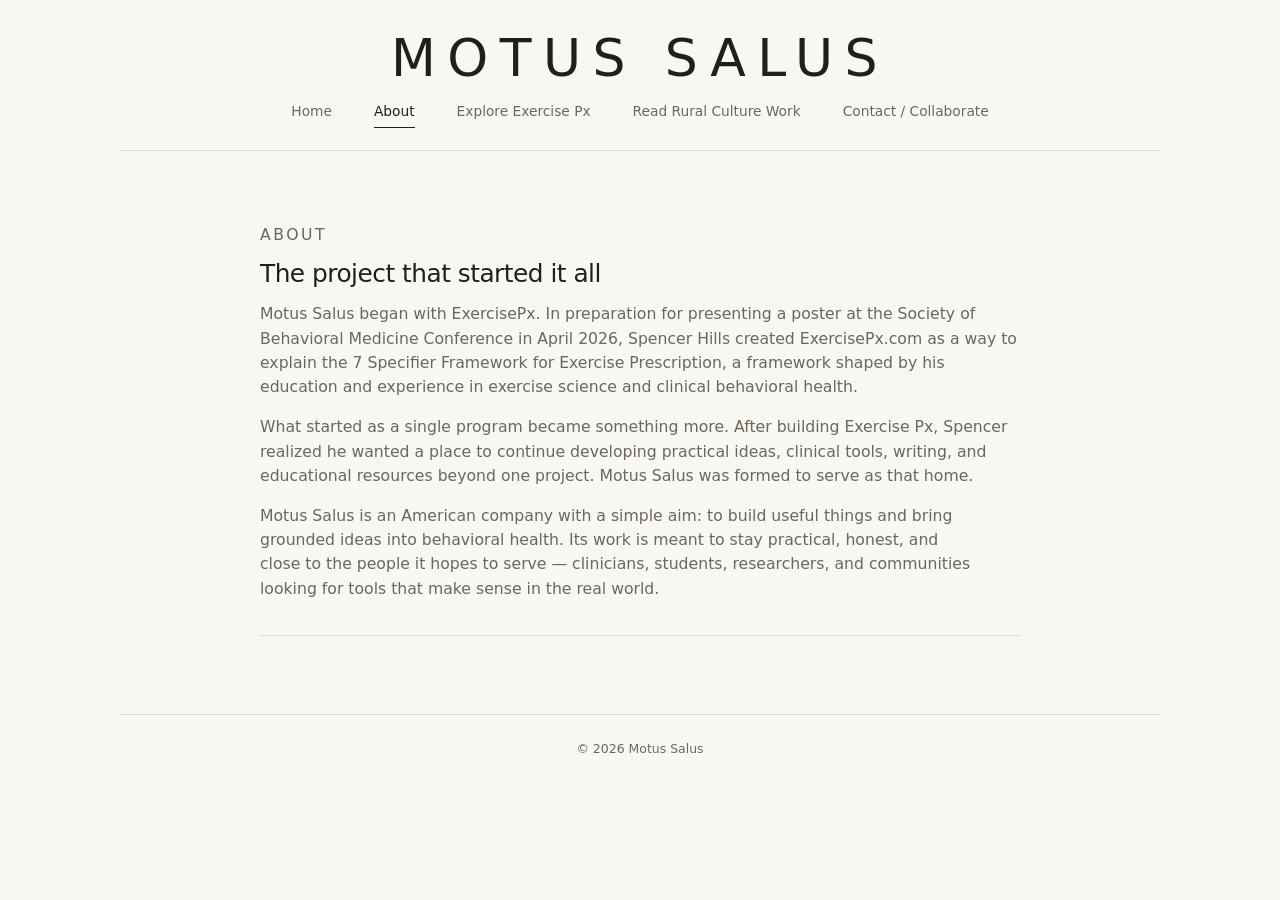
==== about.html @ d994b7ef "Update about.html" ====
<!DOCTYPE html>
<html lang="en">
<head>
  <meta charset="UTF-8" />
  <meta name="viewport" content="width=device-width, initial-scale=1.0" />
  <title>About | Motus Salus</title>
  <meta name="description" content="About Motus Salus, a professional home for work on movement, mental health, and rural care." />
  <link rel="stylesheet" href="styles.css" />
</head>
<body>
  <header class="site-header">
    <a class="brand" href="index.html" aria-label="Motus Salus home">MOTUS SALUS</a>
    <nav class="nav" aria-label="Main navigation">
      <a href="index.html">Home</a>
      <a class="active" href="about.html">About</a>
      <a href="exercise-px.html">Explore Exercise Px</a>
      <a href="rural-culture.html">Read Rural Culture Work</a>
      <a href="contact.html">Contact / Collaborate</a>
    </nav>
  </header>

  
  <main class="page narrow-page">
    <section class="page-title simple-lead about-story">
      <p class="eyebrow">About</p>
      <h1>The project that started it all</h1>
  
      <p>
        Motus Salus began with ExercisePx. In preparation for presenting a poster at the Society of Behavioral Medicine Conference in April 2026, Spencer Hills created ExercisePx.com as a way to explain the 7 Specifier Framework for Exercise Prescription, a framework shaped by his education and experience in exercise science and clinical behavioral health.      
      </p>
  
      <p>
        What started as a single program became something more. After building Exercise Px, Spencer realized he wanted a place to continue developing practical ideas, clinical tools, writing, and educational resources beyond one project. Motus Salus was formed to serve as that home.
      </p>
  
      <p>
        Motus Salus is an American company with a simple aim: to build useful things and bring grounded ideas into behavioral health. Its work is meant to stay practical, honest, and close to the people it hopes to serve — clinicians, students, researchers, and communities looking for tools that make sense in the real world.
      </p>
    </section>
  </main>

  <footer class="site-footer">
    <span>© <span id="year"></span> Motus Salus</span>
  </footer>

  <script src="script.js"></script>
</body>
</html>
---- styles.css ----
:root {
  --bg: #f8f7f2;
  --surface: #ffffff;
  --ink: #1f1f1c;
  --muted: #6b675f;
  --line: #dedad0;
  --line-soft: #ebe8df;
  --accent: #273d35;
  --accent-soft: #edf1ed;
  --max: 1040px;
  --narrow: 760px;
}

* {
  box-sizing: border-box;
}

html {
  scroll-behavior: smooth;
}

body {
  margin: 0;
  min-height: 100vh;
  background: var(--bg);
  color: var(--ink);
  font-family: Inter, ui-sans-serif, system-ui, -apple-system, BlinkMacSystemFont, "Segoe UI", sans-serif;
  line-height: 1.55;
  text-rendering: optimizeLegibility;
}

body::selection {
  background: var(--accent-soft);
}

a {
  color: inherit;
}

.site-header {
  width: min(var(--max), calc(100% - 32px));
  margin: 0 auto;
  padding: 34px 0 22px;
  border-bottom: 1px solid var(--line);
  text-align: center;
}

.brand {
  display: inline-block;
  margin-bottom: 18px;
  text-decoration: none;
  color: var(--ink);
  font-size: clamp(1.85rem, 4.2vw, 3.25rem);
  line-height: 0.95;
  letter-spacing: 0.22em;
  font-weight: 500;
}

.nav {
  display: flex;
  justify-content: center;
  align-items: center;
  gap: clamp(16px, 4vw, 42px);
  flex-wrap: wrap;
  font-size: 0.86rem;
}

.nav a {
  color: var(--muted);
  text-decoration: none;
  border-bottom: 1px solid transparent;
  padding-bottom: 4px;
  transition: color 160ms ease, border-color 160ms ease;
}

.nav a:hover,
.nav a.active {
  color: var(--ink);
  border-color: var(--ink);
}

.page {
  width: min(var(--max), calc(100% - 32px));
  margin: 0 auto;
  padding: 72px 0 78px;
}

.home-page {
  padding-top: 66px;
}

.narrow-page {
  width: min(var(--narrow), calc(100% - 32px));
}

.link-grid {
  display: grid;
  grid-template-columns: repeat(3, minmax(0, 1fr));
  gap: 1px;
  background: var(--line);
  border: 1px solid var(--line);
}

.link-card {
  min-height: 310px;
  display: flex;
  flex-direction: column;
  justify-content: space-between;
  gap: 36px;
  background: var(--bg);
  padding: 30px;
}

.eyebrow {
  margin: 0 0 12px;
  color: var(--muted);
  font-size: 0.74rem;
  text-transform: uppercase;
  letter-spacing: 0.16em;
}

h1,
h2,
p {
  margin-top: 0;
}

.link-card h1,
.page-title h1 {
  margin-bottom: 14px;
  font-size: clamp(1.18rem, 2vw, 1.55rem);
  line-height: 1.18;
  font-weight: 450;
  letter-spacing: -0.02em;
}

.link-card p,
.page-title p,
.text-block p {
  color: var(--muted);
  font-size: 0.98rem;
}

.link-card p {
  margin-bottom: 0;
}

.card-link {
  width: fit-content;
  color: var(--ink);
  font-size: 0.88rem;
  text-decoration: none;
  border-bottom: 1px solid var(--ink);
  padding-bottom: 3px;
}

.card-link:hover {
  color: var(--accent);
  border-color: var(--accent);
}

.page-title {
  padding-bottom: 34px;
  border-bottom: 1px solid var(--line);
}

.page-title p:last-child {
  max-width: 620px;
  margin-bottom: 0;
}

.content-stack {
  display: grid;
  gap: 0;
}

.text-block {
  padding: 30px 0;
  border-bottom: 1px solid var(--line-soft);
}

.text-block h2 {
  margin-bottom: 10px;
  font-size: 0.96rem;
  line-height: 1.3;
  font-weight: 520;
  letter-spacing: -0.01em;
}

.text-block p {
  max-width: 680px;
  margin-bottom: 0;
}

.button {
  display: inline-flex;
  align-items: center;
  justify-content: center;
  margin-top: 18px;
  min-height: 38px;
  padding: 0 16px;
  border: 1px solid var(--ink);
  border-radius: 999px;
  color: var(--ink);
  text-decoration: none;
  font-size: 0.88rem;
  transition: background 160ms ease, color 160ms ease, border-color 160ms ease;
}

.button:hover {
  background: var(--ink);
  color: var(--bg);
}

.note-block {
  color: var(--muted);
}

.topic-grid {
  display: grid;
  gap: 1px;
  margin-top: 34px;
  background: var(--line);
  border: 1px solid var(--line);
}

.topic-card {
  background: var(--bg);
  padding: 28px;
}

.topic-card h2 {
  margin-bottom: 10px;
  font-size: 1rem;
  line-height: 1.3;
  font-weight: 520;
  letter-spacing: -0.01em;
}

.topic-card p:last-child {
  margin-bottom: 0;
  color: var(--muted);
  font-size: 0.96rem;
}

.simple-lead p:last-child {
  max-width: 720px;
}

.form-section {
  padding-top: 34px;
}

.contact-form {
  display: grid;
  gap: 10px;
}

.contact-form label {
  color: var(--ink);
  font-size: 0.82rem;
  letter-spacing: 0.08em;
  text-transform: uppercase;
}

.contact-form input,
.contact-form textarea {
  width: 100%;
  border: 1px solid var(--line);
  border-radius: 0;
  background: var(--surface);
  color: var(--ink);
  font: inherit;
  font-size: 0.96rem;
  padding: 12px 14px;
}

.contact-form input:focus,
.contact-form textarea:focus {
  outline: 1px solid var(--ink);
  outline-offset: 0;
}

.contact-form textarea {
  resize: vertical;
  min-height: 160px;
}

.form-note {
  max-width: 680px;
  margin: 8px 0 0;
  color: var(--muted);
  font-size: 0.88rem;
}

.contact-form .button {
  width: fit-content;
  cursor: pointer;
  background: transparent;
}

.contact-form .button:hover {
  background: var(--ink);
  color: var(--bg);
}

.site-footer {
  width: min(var(--max), calc(100% - 32px));
  margin: 0 auto;
  padding: 24px 0 34px;
  border-top: 1px solid var(--line);
  color: var(--muted);
  font-size: 0.78rem;
  text-align: center;
}

@media (max-width: 820px) {
  .site-header {
    padding-top: 28px;
  }

  .nav {
    gap: 12px 22px;
  }

  .page,
  .home-page {
    padding-top: 42px;
    padding-bottom: 54px;
  }

  .link-grid {
    grid-template-columns: 1fr;
  }

  .link-card {
    min-height: auto;
    padding: 26px 22px;
  }
}

.project-page {
  padding-top: 64px;
}

.project-intro {
  display: grid;
  grid-template-columns: minmax(0, 0.9fr) minmax(320px, 1.1fr);
  gap: clamp(36px, 7vw, 84px);
  align-items: center;
}

.project-copy {
  max-width: 560px;
}

.project-copy h1 {
  margin-bottom: 16px;
  font-size: clamp(1.2rem, 2vw, 1.55rem);
  line-height: 1.18;
  font-weight: 450;
  letter-spacing: -0.02em;
}

.project-copy p:not(.eyebrow) {
  margin-bottom: 0;
  color: var(--muted);
  font-size: 0.98rem;
}

.project-figure {
  margin: 0;
}

.project-figure img {
  display: block;
  width: 100%;
  height: auto;
}

@media (max-width: 900px) {
  .project-page {
    padding-top: 42px;
  }

  .project-intro {
    grid-template-columns: 1fr;
    gap: 34px;
  }

  .project-copy {
    max-width: 680px;
  }
}
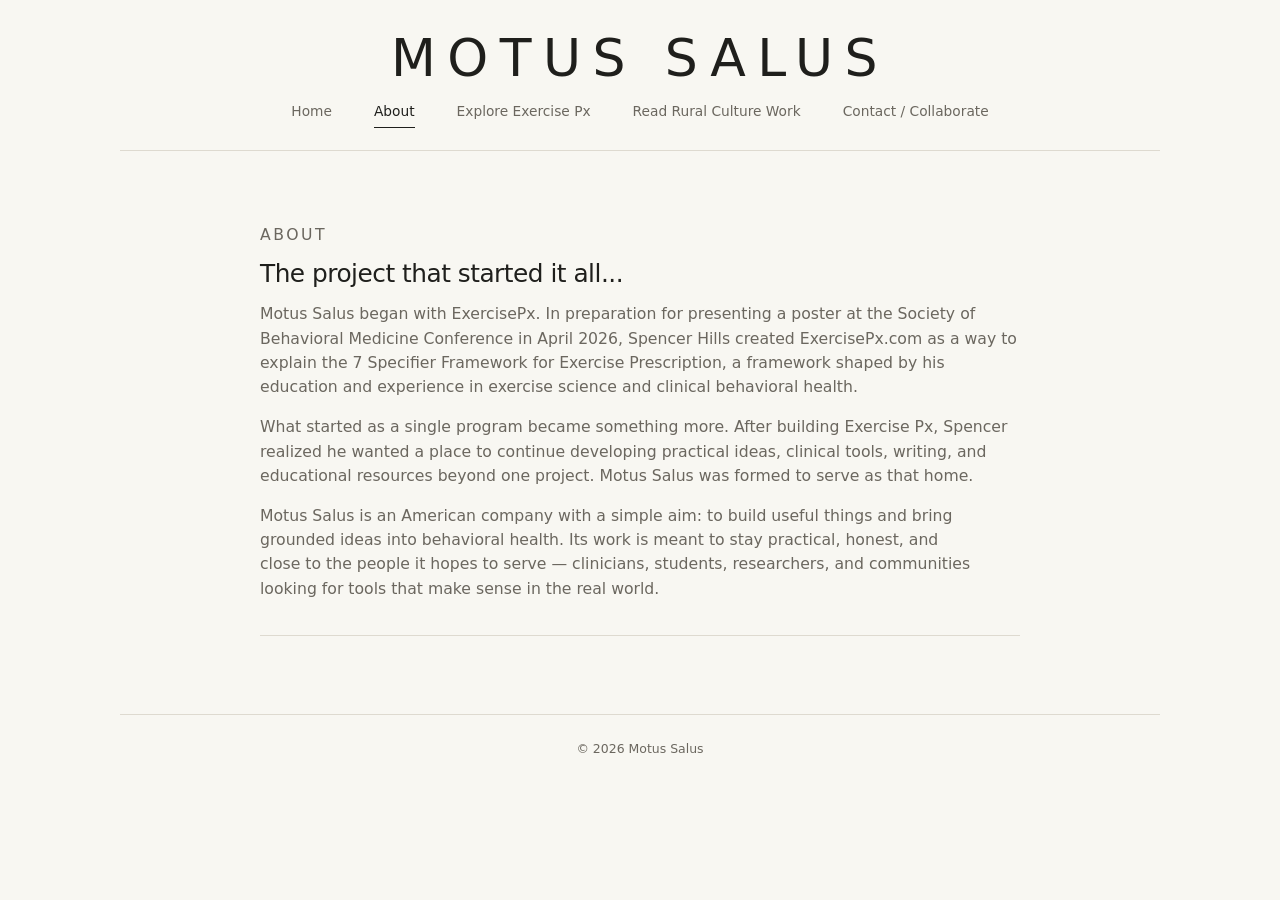
==== commit 10a1ba90: "Update about.html" ====
--- a/about.html
+++ b/about.html
@@ -23,7 +23,7 @@
   <main class="page narrow-page">
     <section class="page-title simple-lead about-story">
       <p class="eyebrow">About</p>
-      <h1>The project that started it all</h1>
+      <h1>The project that started it all...</h1>
   
       <p>
         Motus Salus began with ExercisePx. In preparation for presenting a poster at the Society of Behavioral Medicine Conference in April 2026, Spencer Hills created ExercisePx.com as a way to explain the 7 Specifier Framework for Exercise Prescription, a framework shaped by his education and experience in exercise science and clinical behavioral health.      
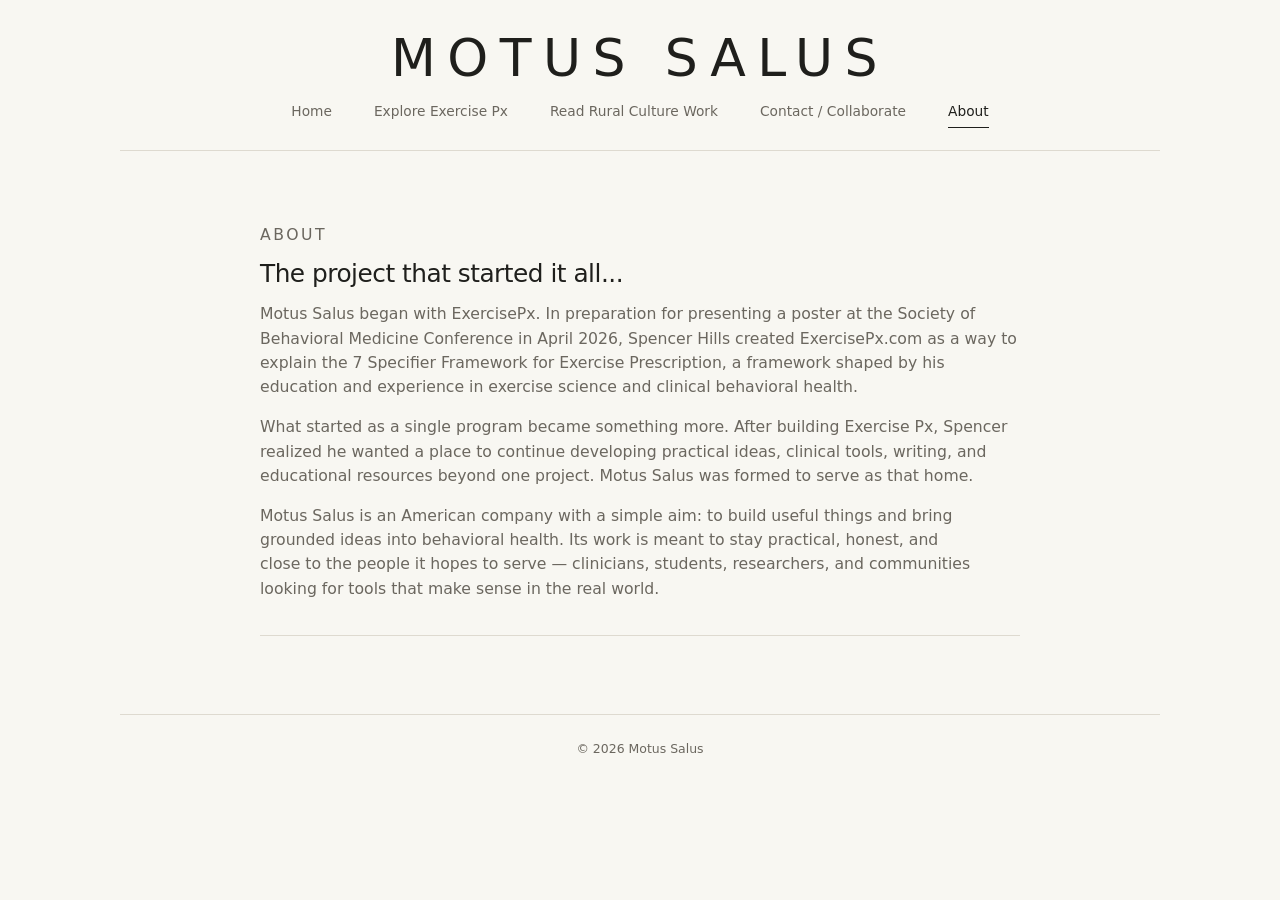
==== commit ad5b77e9: "Update about.html" ====
--- a/about.html
+++ b/about.html
@@ -12,10 +12,10 @@
     <a class="brand" href="index.html" aria-label="Motus Salus home">MOTUS SALUS</a>
     <nav class="nav" aria-label="Main navigation">
       <a href="index.html">Home</a>
-      <a class="active" href="about.html">About</a>
       <a href="exercise-px.html">Explore Exercise Px</a>
       <a href="rural-culture.html">Read Rural Culture Work</a>
       <a href="contact.html">Contact / Collaborate</a>
+      <a class="active" href="about.html">About</a>
     </nav>
   </header>
 
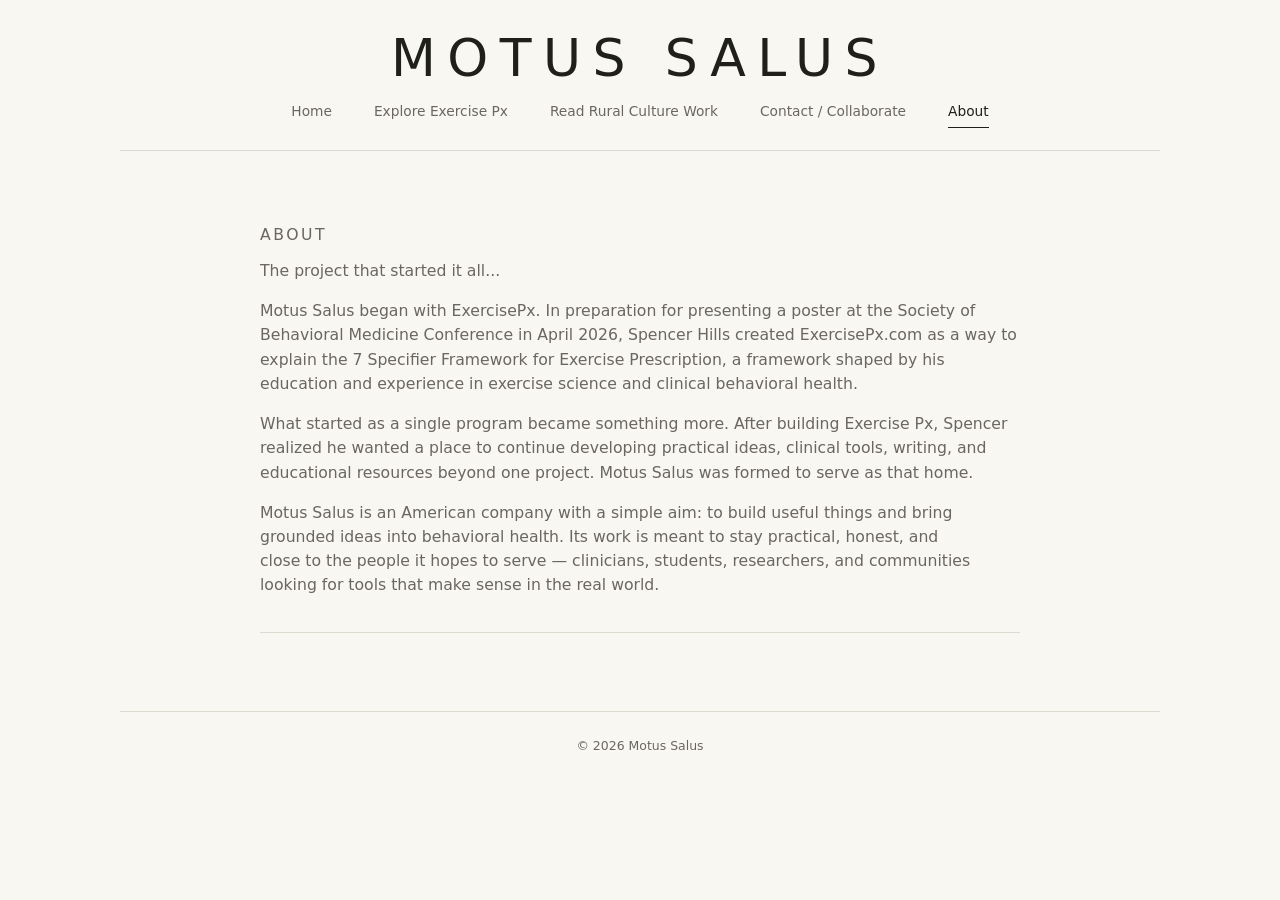
==== commit ad53accb: "Update about.html" ====
--- a/about.html
+++ b/about.html
@@ -23,7 +23,10 @@
   <main class="page narrow-page">
     <section class="page-title simple-lead about-story">
       <p class="eyebrow">About</p>
-      <h1>The project that started it all...</h1>
+    
+      <p class="about-opening">
+        The project that started it all...
+      </p>
   
       <p>
         Motus Salus began with ExercisePx. In preparation for presenting a poster at the Society of Behavioral Medicine Conference in April 2026, Spencer Hills created ExercisePx.com as a way to explain the 7 Specifier Framework for Exercise Prescription, a framework shaped by his education and experience in exercise science and clinical behavioral health.      
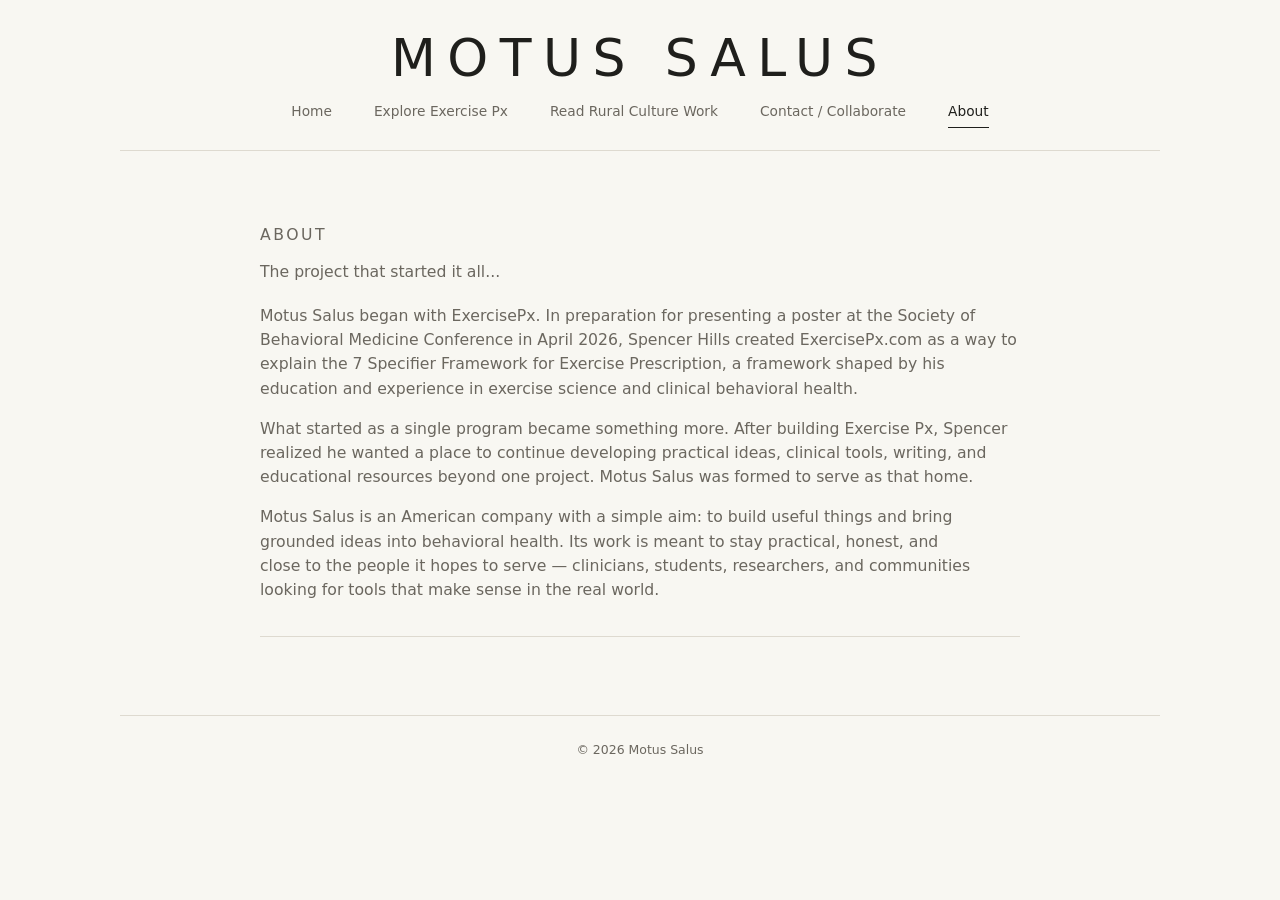
==== commit b6c2ccb7: "Update about.html" ====
--- a/about.html
+++ b/about.html
@@ -5,6 +5,7 @@
   <meta name="viewport" content="width=device-width, initial-scale=1.0" />
   <title>About | Motus Salus</title>
   <meta name="description" content="About Motus Salus, a professional home for work on movement, mental health, and rural care." />
+  <link rel="icon" href="assets/favicon.svg" type="image/svg+xml" />
   <link rel="stylesheet" href="styles.css" />
 </head>
 <body>
--- a/styles.css
+++ b/styles.css
@@ -392,3 +392,10 @@
     max-width: 680px;
   }
 }
+.about-opening {
+  margin-bottom: 18px;
+  color: var(--ink);
+  font-size: 1rem;
+  line-height: 1.7;
+  font-weight: 500;
+}
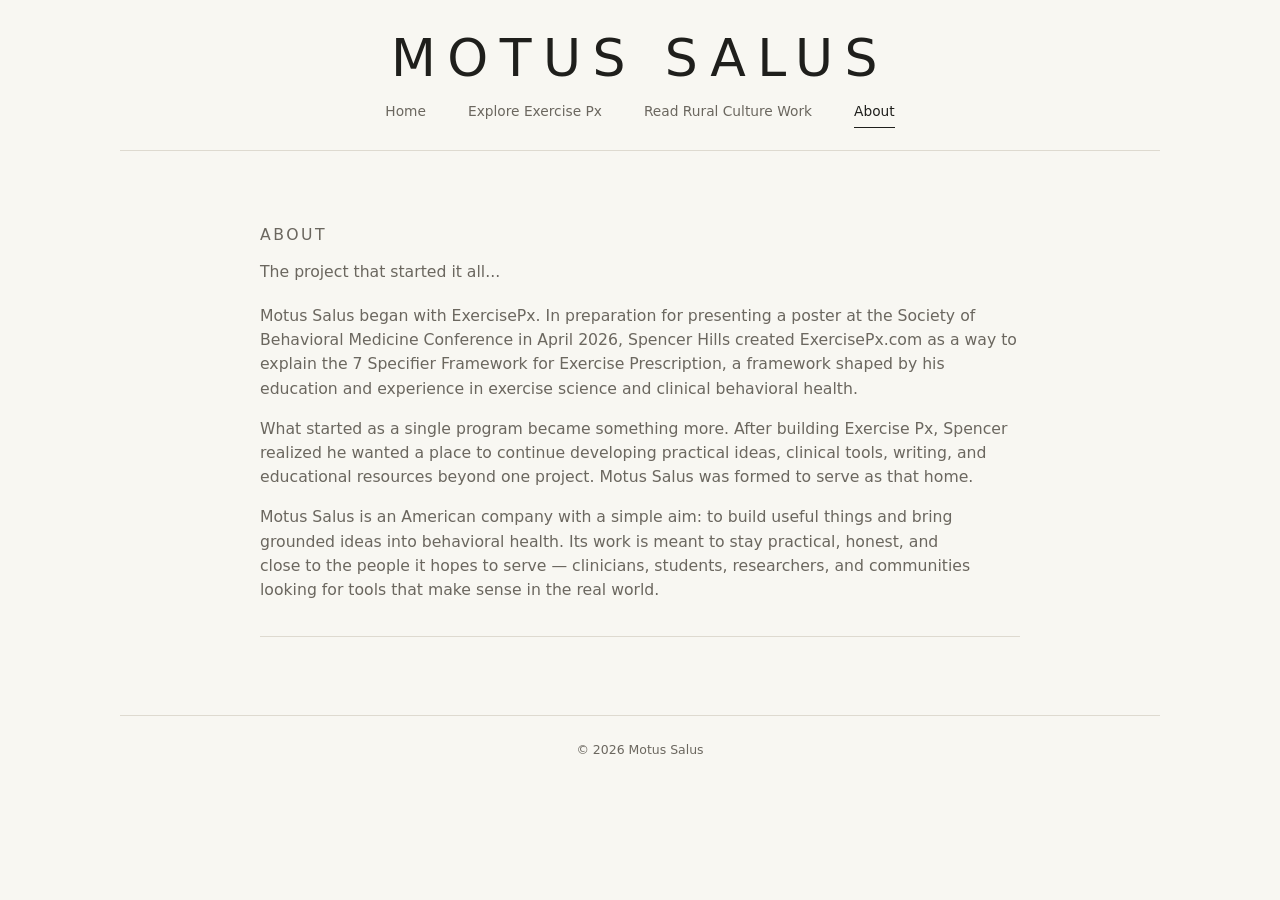
==== commit d72ac046: "Update about.html" ====
--- a/about.html
+++ b/about.html
@@ -15,7 +15,6 @@
       <a href="index.html">Home</a>
       <a href="exercise-px.html">Explore Exercise Px</a>
       <a href="rural-culture.html">Read Rural Culture Work</a>
-      <a href="contact.html">Contact / Collaborate</a>
       <a class="active" href="about.html">About</a>
     </nav>
   </header>
--- a/styles.css
+++ b/styles.css
@@ -399,3 +399,121 @@
   line-height: 1.7;
   font-weight: 500;
 }
+
+.home-intro,
+.research-section {
+  max-width: var(--narrow);
+  margin-inline: auto;
+}
+
+.home-intro {
+  padding-bottom: 42px;
+  border-bottom: 1px solid var(--line);
+}
+
+.home-intro h1,
+.research-section h2 {
+  font-family: Georgia, serif;
+  font-weight: 400;
+  line-height: 1.12;
+  letter-spacing: -0.025em;
+}
+
+.home-intro h1 {
+  margin-bottom: 20px;
+  font-size: clamp(2.1rem, 5vw, 3.4rem);
+}
+
+.home-intro p,
+.research-topic p {
+  color: var(--muted);
+  line-height: 1.7;
+}
+
+.home-intro p {
+  margin-bottom: 0;
+  font-size: 1.08rem;
+}
+
+.research-section {
+  padding-top: 38px;
+}
+
+.research-section h2 {
+  margin-bottom: 0;
+  font-size: clamp(1.85rem, 4vw, 2.65rem);
+}
+
+.research-topic {
+  padding: 26px 0;
+  border-bottom: 1px solid var(--line-soft);
+}
+
+.research-topic h3 {
+  margin: 0 0 10px;
+  font-size: 1.12rem;
+  font-weight: 550;
+}
+
+.research-topic p:last-child {
+  margin-bottom: 0;
+}
+
+.research-topic .card-link {
+  display: inline-block;
+}
+
+.home-with-photo {
+  display: grid;
+  grid-template-columns: minmax(0, 1fr) minmax(0, 220px);
+  gap: clamp(24px, 5vw, 44px);
+  align-items: start;
+}
+
+.home-photo {
+  display: block;
+  width: 100%;
+  height: auto;
+  border-radius: 4px;
+}
+
+@media (max-width: 560px) {
+  .home-with-photo {
+    grid-template-columns: 1fr;
+  }
+
+  .home-photo {
+    width: min(100%, 300px);
+  }
+}
+
+.rural-intro {
+  align-items: start;
+}
+
+.rural-intro .project-figure img {
+  width: 80%;
+  margin-inline: auto;
+}
+
+.rural-intro .project-copy p + p {
+  margin-top: 16px;
+}
+
+.rural-lenses {
+  margin-top: 44px;
+  padding-top: 30px;
+  border-top: 1px solid var(--line);
+}
+
+.rural-lenses > p {
+  max-width: 680px;
+  color: var(--muted);
+}
+
+.rural-lenses .topic-card h3 {
+  margin: 0 0 10px;
+  font-size: 1rem;
+  font-weight: 550;
+}
+
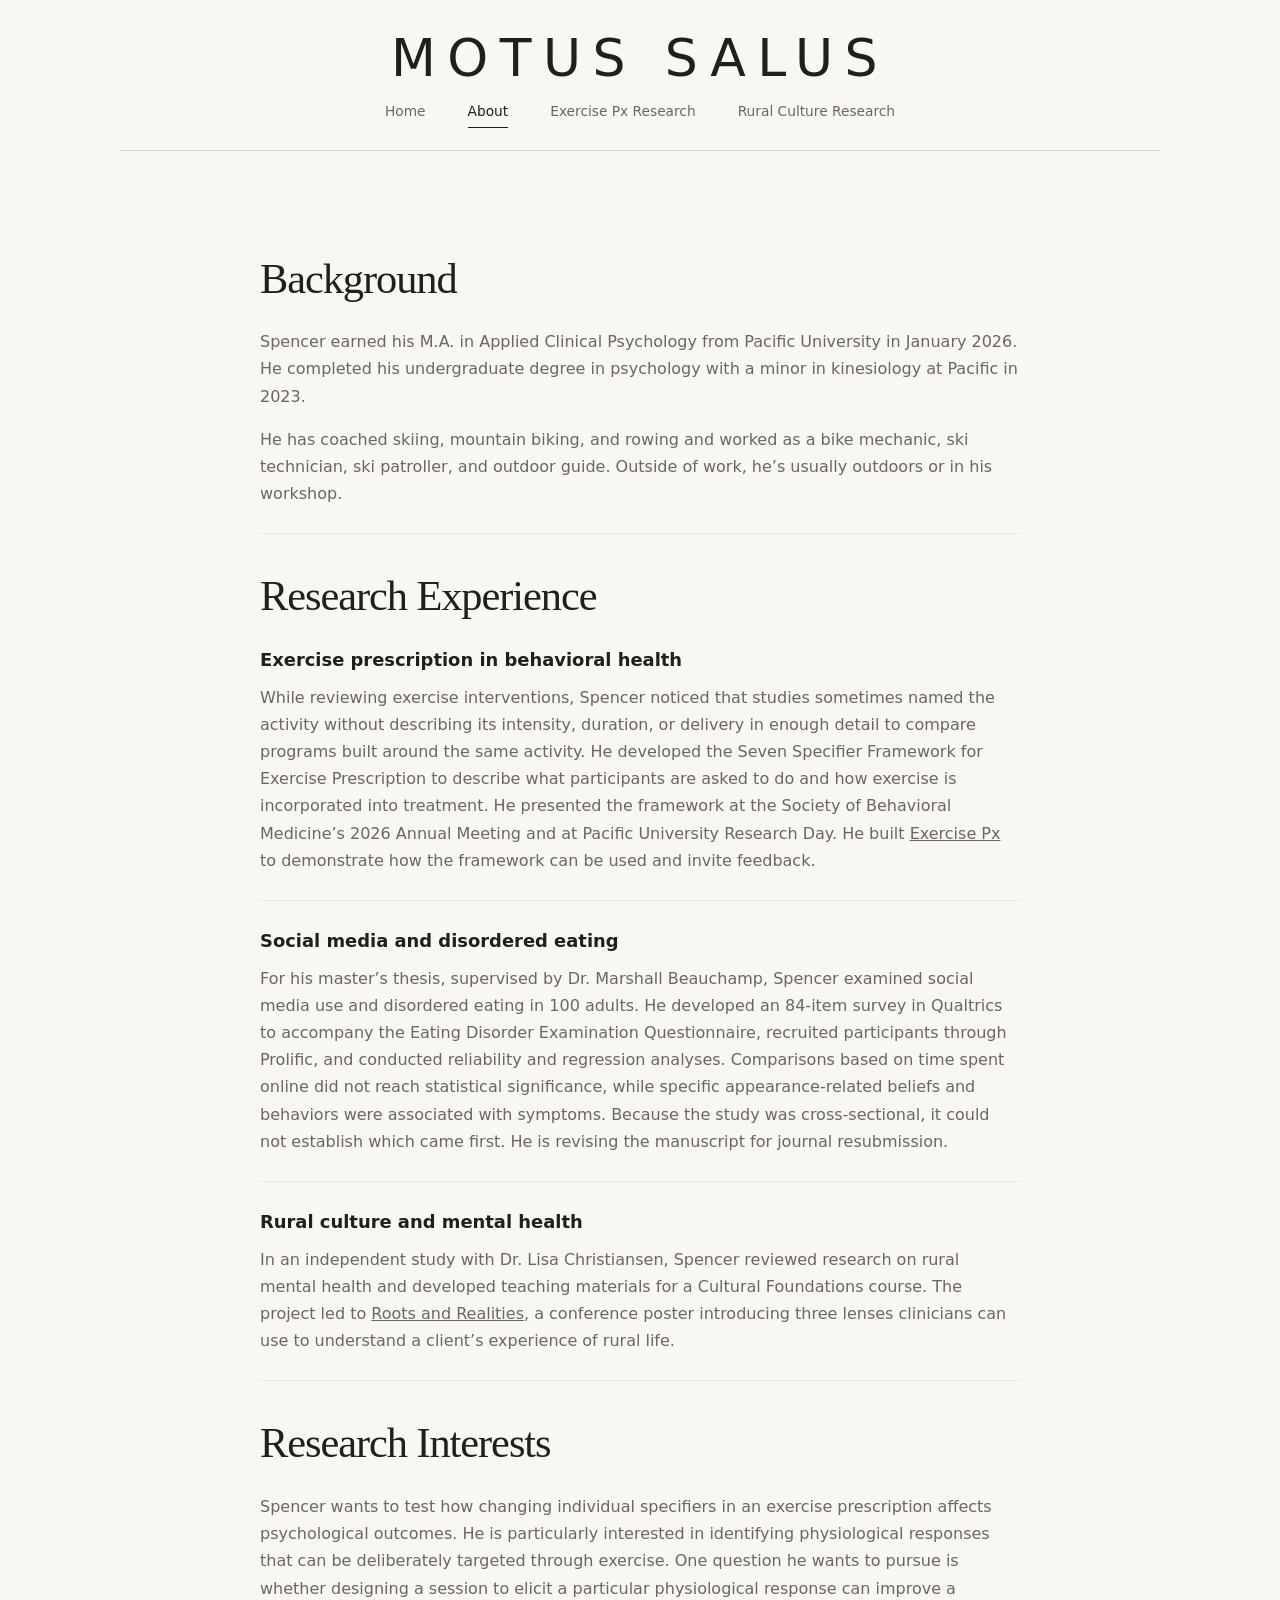
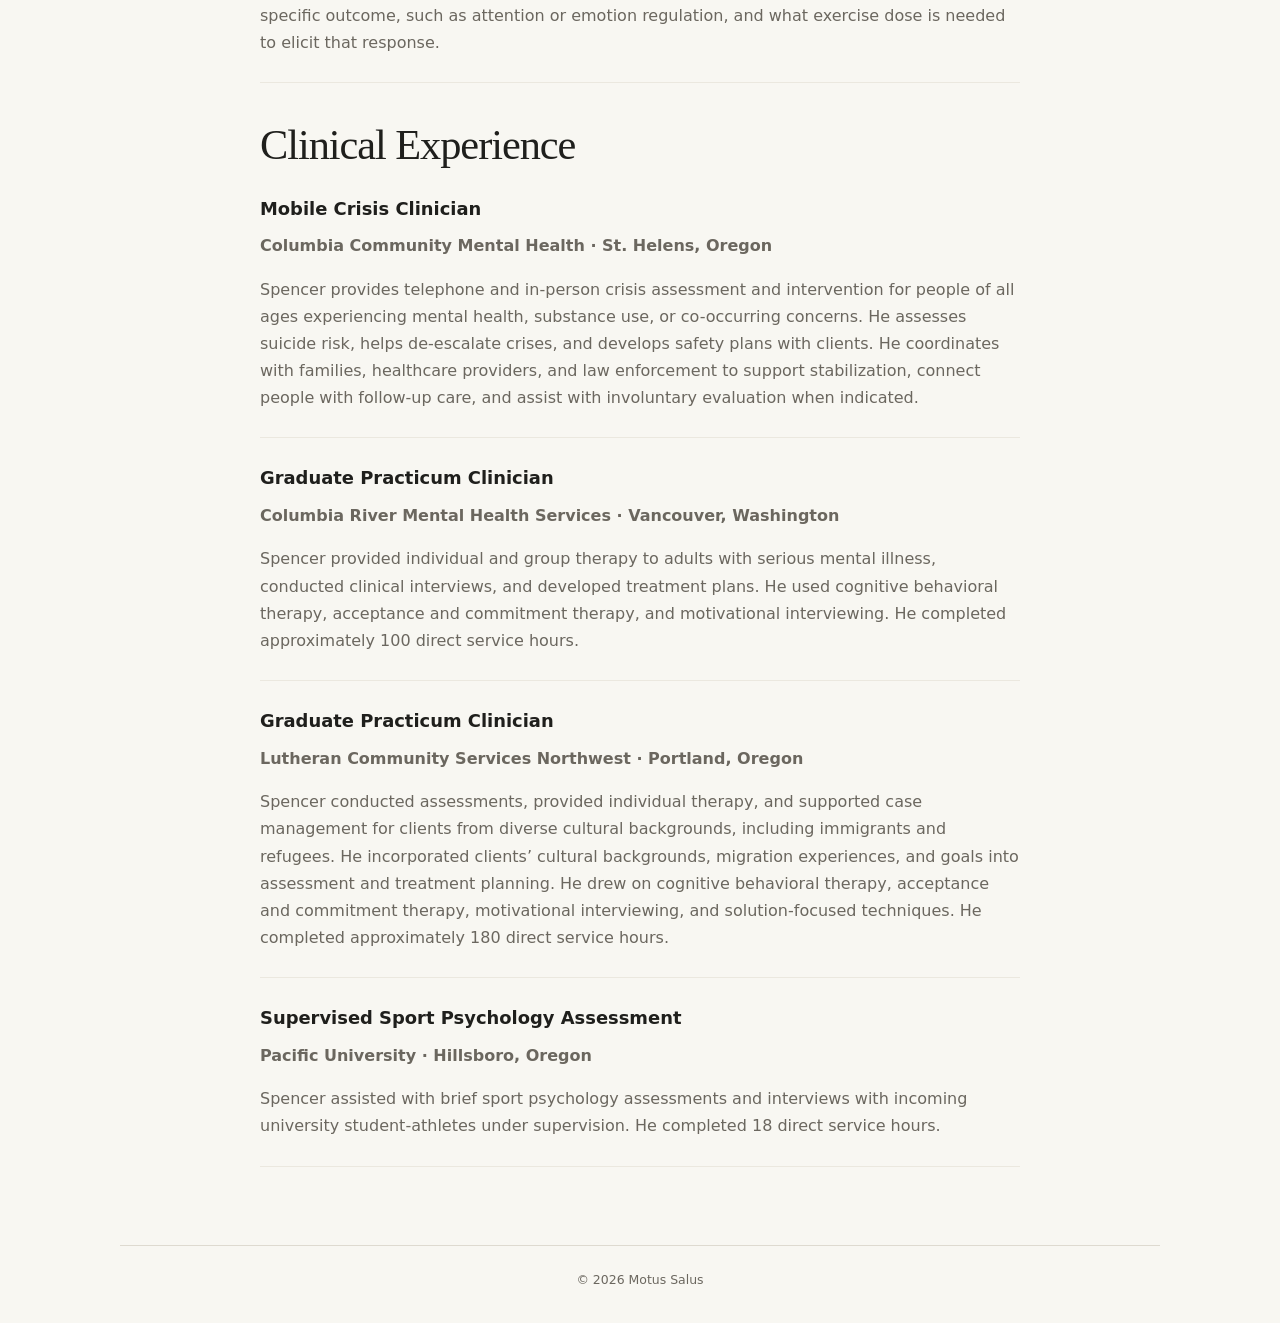
==== commit 90dd685c: "Add files via upload" ====
--- a/about.html
+++ b/about.html
@@ -4,7 +4,7 @@
   <meta charset="UTF-8" />
   <meta name="viewport" content="width=device-width, initial-scale=1.0" />
   <title>About | Motus Salus</title>
-  <meta name="description" content="About Motus Salus, a professional home for work on movement, mental health, and rural care." />
+  <meta name="description" content="Spencer Hills’s background, research interests, and clinical experience." />
   <link rel="icon" href="assets/favicon.svg" type="image/svg+xml" />
   <link rel="stylesheet" href="styles.css" />
 </head>
@@ -13,32 +13,83 @@
     <a class="brand" href="index.html" aria-label="Motus Salus home">MOTUS SALUS</a>
     <nav class="nav" aria-label="Main navigation">
       <a href="index.html">Home</a>
-      <a href="exercise-px.html">Explore Exercise Px</a>
-      <a href="rural-culture.html">Read Rural Culture Work</a>
-      <a class="active" href="about.html">About</a>
+      <a class="active" aria-current="page" href="about.html">About</a>
+      <a href="exercise-px.html">Exercise Px Research</a>
+      <a href="rural-culture.html">Rural Culture Research</a>
     </nav>
   </header>
 
   
-  <main class="page narrow-page">
-    <section class="page-title simple-lead about-story">
-      <p class="eyebrow">About</p>
-    
-      <p class="about-opening">
-        The project that started it all...
-      </p>
-  
-      <p>
-        Motus Salus began with ExercisePx. In preparation for presenting a poster at the Society of Behavioral Medicine Conference in April 2026, Spencer Hills created ExercisePx.com as a way to explain the 7 Specifier Framework for Exercise Prescription, a framework shaped by his education and experience in exercise science and clinical behavioral health.      
-      </p>
-  
-      <p>
-        What started as a single program became something more. After building Exercise Px, Spencer realized he wanted a place to continue developing practical ideas, clinical tools, writing, and educational resources beyond one project. Motus Salus was formed to serve as that home.
-      </p>
-  
-      <p>
-        Motus Salus is an American company with a simple aim: to build useful things and bring grounded ideas into behavioral health. Its work is meant to stay practical, honest, and close to the people it hopes to serve — clinicians, students, researchers, and communities looking for tools that make sense in the real world.
-      </p>
+  <main class="page home-page">
+    <section class="research-section" aria-labelledby="background-title">
+      <h2 id="background-title">Background</h2>
+      <div class="research-topic">
+        <p>
+          Spencer earned his M.A. in Applied Clinical Psychology from Pacific University in January 2026. He completed his undergraduate degree in psychology with a minor in kinesiology at Pacific in 2023.
+        </p>
+        <p>
+          He has coached skiing, mountain biking, and rowing and worked as a bike mechanic, ski technician, ski patroller, and outdoor guide. Outside of work, he’s usually outdoors or in his workshop.
+        </p>
+      </div>
+    </section>
+
+    <section class="research-section" aria-labelledby="experience-title">
+      <h2 id="experience-title">Research Experience</h2>
+      <div class="research-topic">
+        <h3>Exercise prescription in behavioral health</h3>
+        <p>
+          While reviewing exercise interventions, Spencer noticed that studies sometimes named the activity without describing its intensity, duration, or delivery in enough detail to compare programs built around the same activity. He developed the Seven Specifier Framework for Exercise Prescription to describe what participants are asked to do and how exercise is incorporated into treatment. He presented the framework at the Society of Behavioral Medicine’s 2026 Annual Meeting and at Pacific University Research Day. He built <a href="https://exercisepx.com/">Exercise Px</a> to demonstrate how the framework can be used and invite feedback.
+        </p>
+      </div>
+      <div class="research-topic">
+        <h3>Social media and disordered eating</h3>
+        <p>
+          For his master’s thesis, supervised by Dr. Marshall Beauchamp, Spencer examined social media use and disordered eating in 100 adults. He developed an 84-item survey in Qualtrics to accompany the Eating Disorder Examination Questionnaire, recruited participants through Prolific, and conducted reliability and regression analyses. Comparisons based on time spent online did not reach statistical significance, while specific appearance-related beliefs and behaviors were associated with symptoms. Because the study was cross-sectional, it could not establish which came first. He is revising the manuscript for journal resubmission.
+        </p>
+      </div>
+      <div class="research-topic">
+        <h3>Rural culture and mental health</h3>
+        <p>
+          In an independent study with Dr. Lisa Christiansen, Spencer reviewed research on rural mental health and developed teaching materials for a Cultural Foundations course. The project led to <a href="rural-culture.html">Roots and Realities</a>, a conference poster introducing three lenses clinicians can use to understand a client’s experience of rural life.
+        </p>
+      </div>
+    </section>
+
+    <section class="research-section" aria-labelledby="research-title">
+      <h2 id="research-title">Research Interests</h2>
+      <div class="research-topic">
+        <p>
+          Spencer wants to test how changing individual specifiers in an exercise prescription affects psychological outcomes. He is particularly interested in identifying physiological responses that can be deliberately targeted through exercise. One question he wants to pursue is whether designing a session to elicit a particular physiological response can improve a specific outcome, such as attention or emotion regulation, and what exercise dose is needed to elicit that response.
+        </p>
+      </div>
+    </section>
+
+    <section class="research-section" aria-labelledby="clinical-title">
+      <h2 id="clinical-title">Clinical Experience</h2>
+
+      <article class="research-topic">
+        <h3>Mobile Crisis Clinician</h3>
+        <p><strong>Columbia Community Mental Health · St. Helens, Oregon</strong></p>
+        <p>Spencer provides telephone and in-person crisis assessment and intervention for people of all ages experiencing mental health, substance use, or co-occurring concerns. He assesses suicide risk, helps de-escalate crises, and develops safety plans with clients. He coordinates with families, healthcare providers, and law enforcement to support stabilization, connect people with follow-up care, and assist with involuntary evaluation when indicated.</p>
+      </article>
+
+      <article class="research-topic">
+        <h3>Graduate Practicum Clinician</h3>
+        <p><strong>Columbia River Mental Health Services · Vancouver, Washington</strong></p>
+        <p>Spencer provided individual and group therapy to adults with serious mental illness, conducted clinical interviews, and developed treatment plans. He used cognitive behavioral therapy, acceptance and commitment therapy, and motivational interviewing. He completed approximately 100 direct service hours.</p>
+      </article>
+
+      <article class="research-topic">
+        <h3>Graduate Practicum Clinician</h3>
+        <p><strong>Lutheran Community Services Northwest · Portland, Oregon</strong></p>
+        <p>Spencer conducted assessments, provided individual therapy, and supported case management for clients from diverse cultural backgrounds, including immigrants and refugees. He incorporated clients’ cultural backgrounds, migration experiences, and goals into assessment and treatment planning. He drew on cognitive behavioral therapy, acceptance and commitment therapy, motivational interviewing, and solution-focused techniques. He completed approximately 180 direct service hours.</p>
+      </article>
+
+      <article class="research-topic">
+        <h3>Supervised Sport Psychology Assessment</h3>
+        <p><strong>Pacific University · Hillsboro, Oregon</strong></p>
+        <p>Spencer assisted with brief sport psychology assessments and interviews with incoming university student-athletes under supervision. He completed 18 direct service hours.</p>
+      </article>
     </section>
   </main>
 
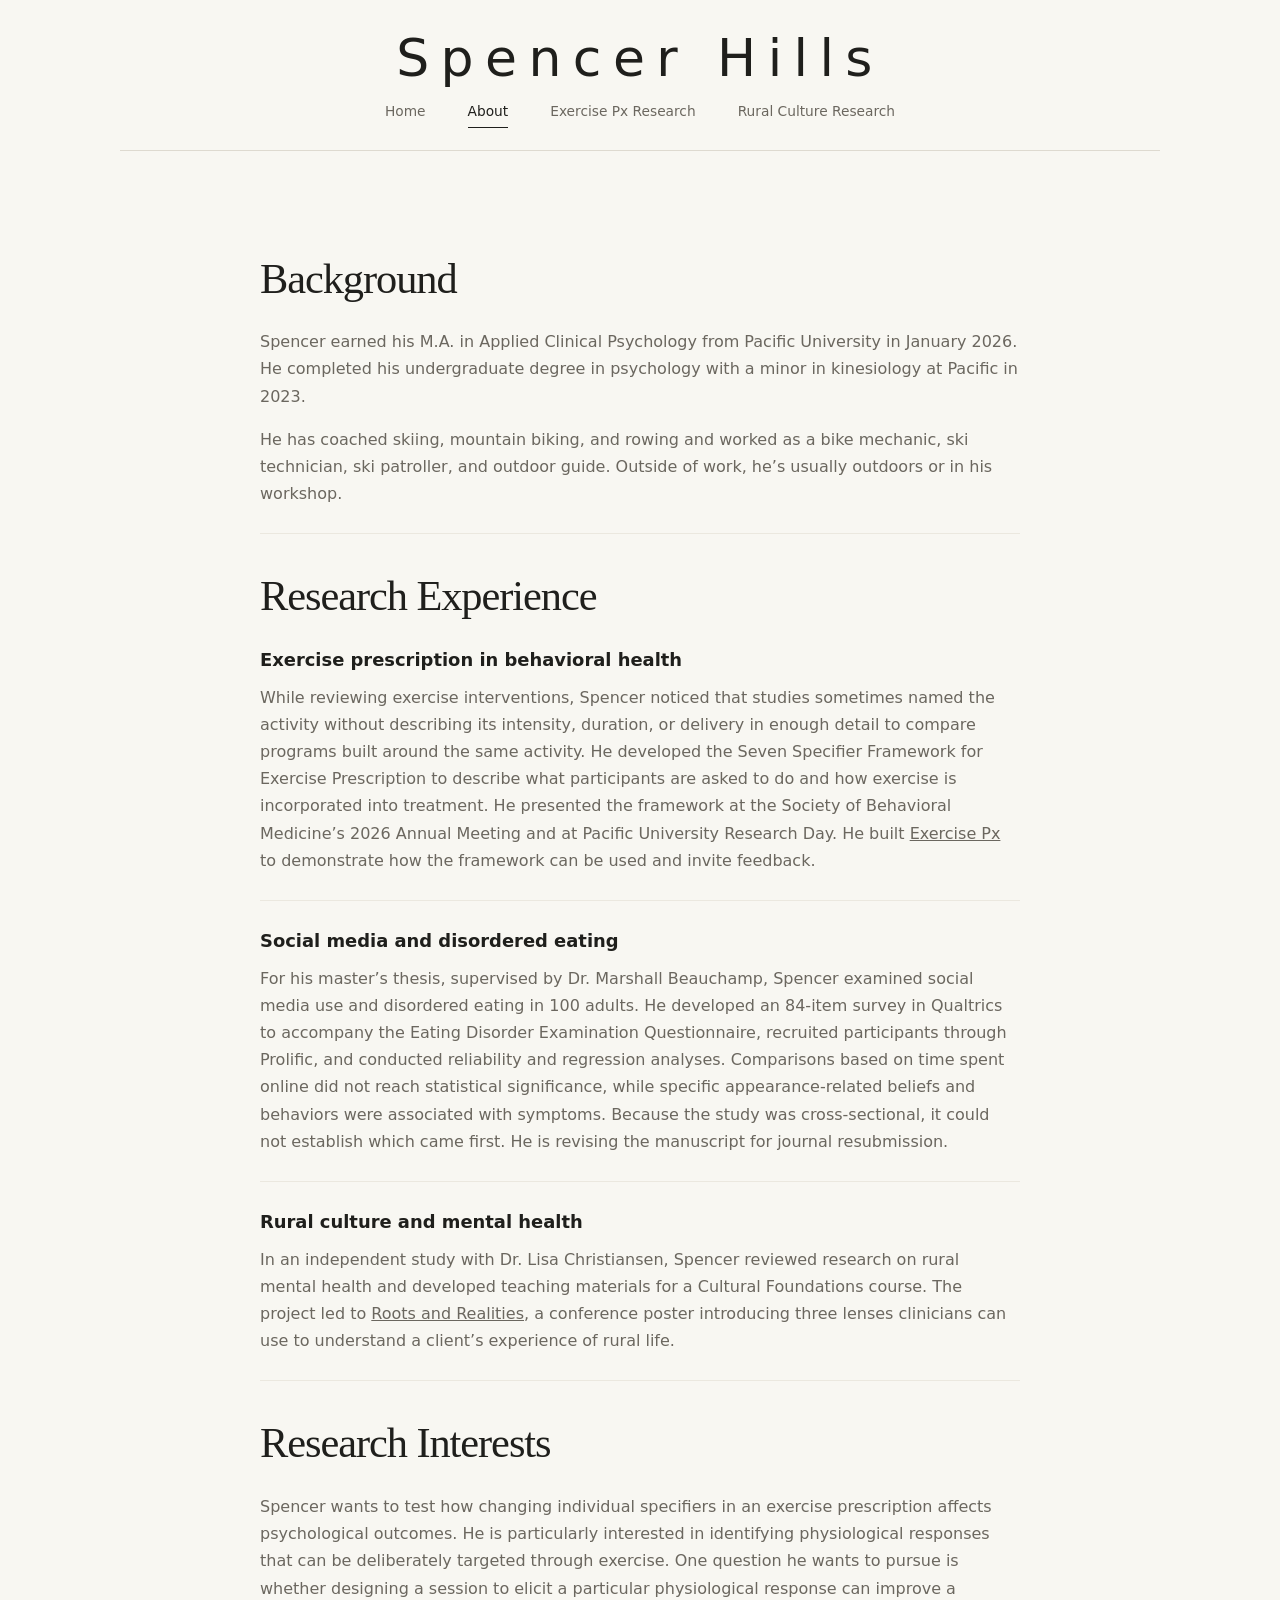
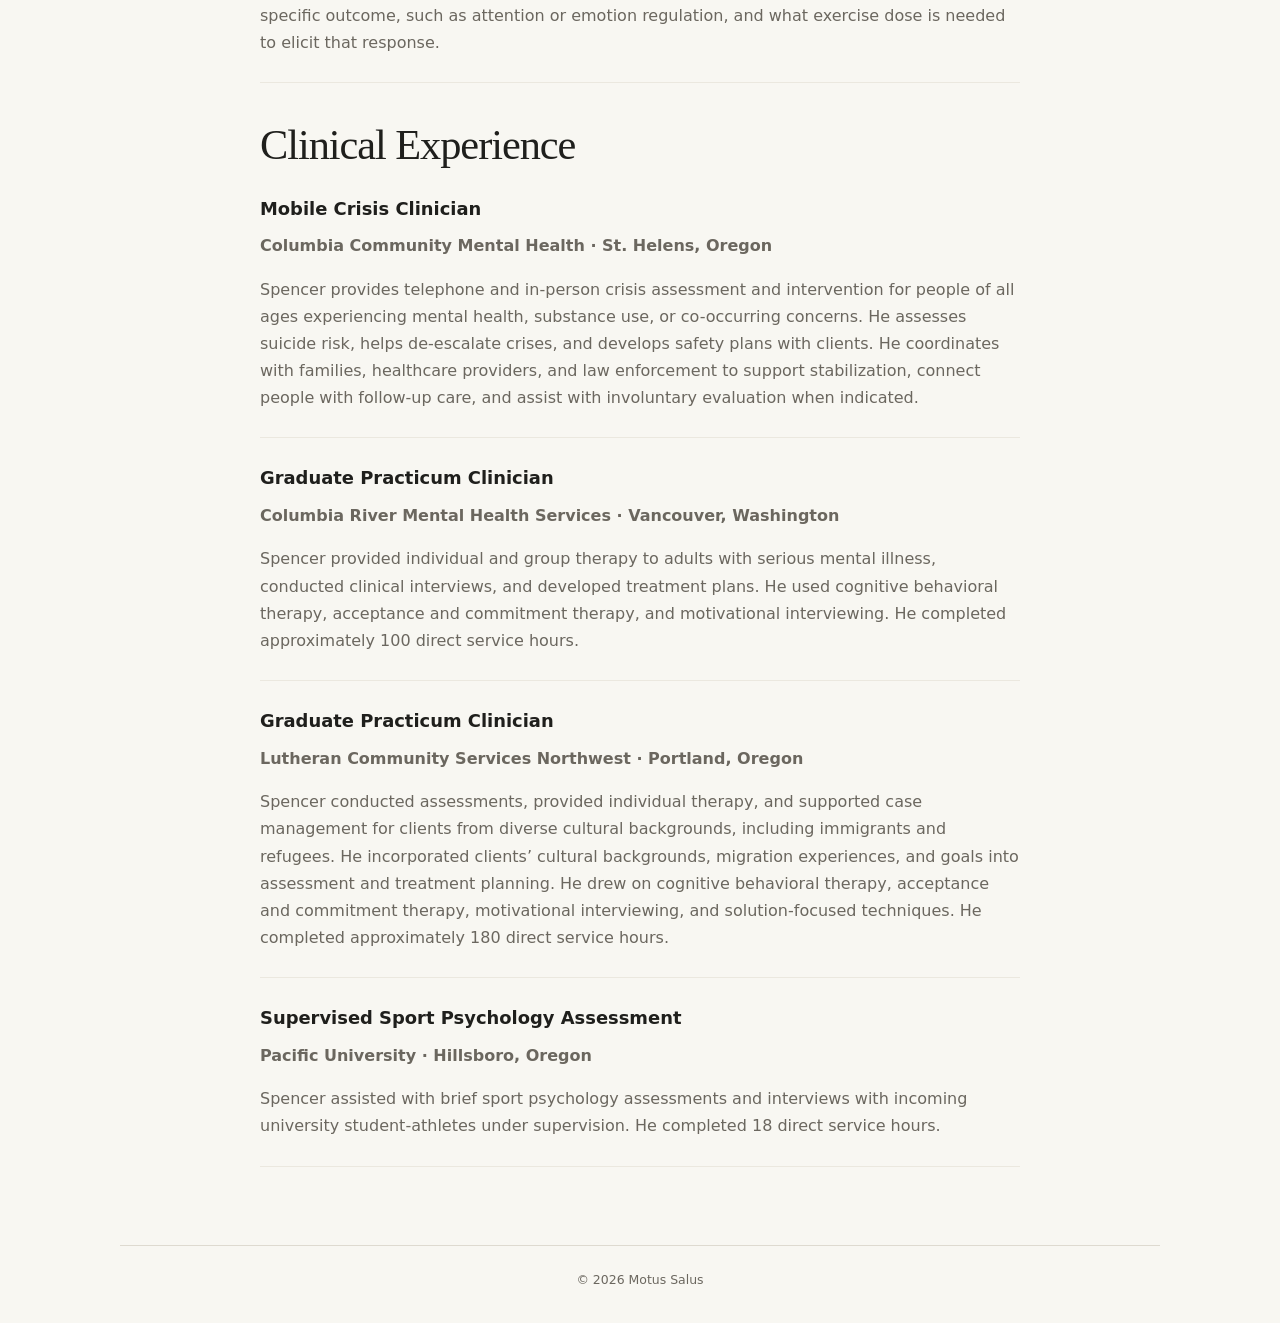
==== commit 84e5cbd6: "Update about.html" ====
--- a/about.html
+++ b/about.html
@@ -10,7 +10,7 @@
 </head>
 <body>
   <header class="site-header">
-    <a class="brand" href="index.html" aria-label="Motus Salus home">MOTUS SALUS</a>
+    <a class="brand" href="index.html" aria-label="Spencer Hills home">Spencer Hills</a>
     <nav class="nav" aria-label="Main navigation">
       <a href="index.html">Home</a>
       <a class="active" aria-current="page" href="about.html">About</a>
